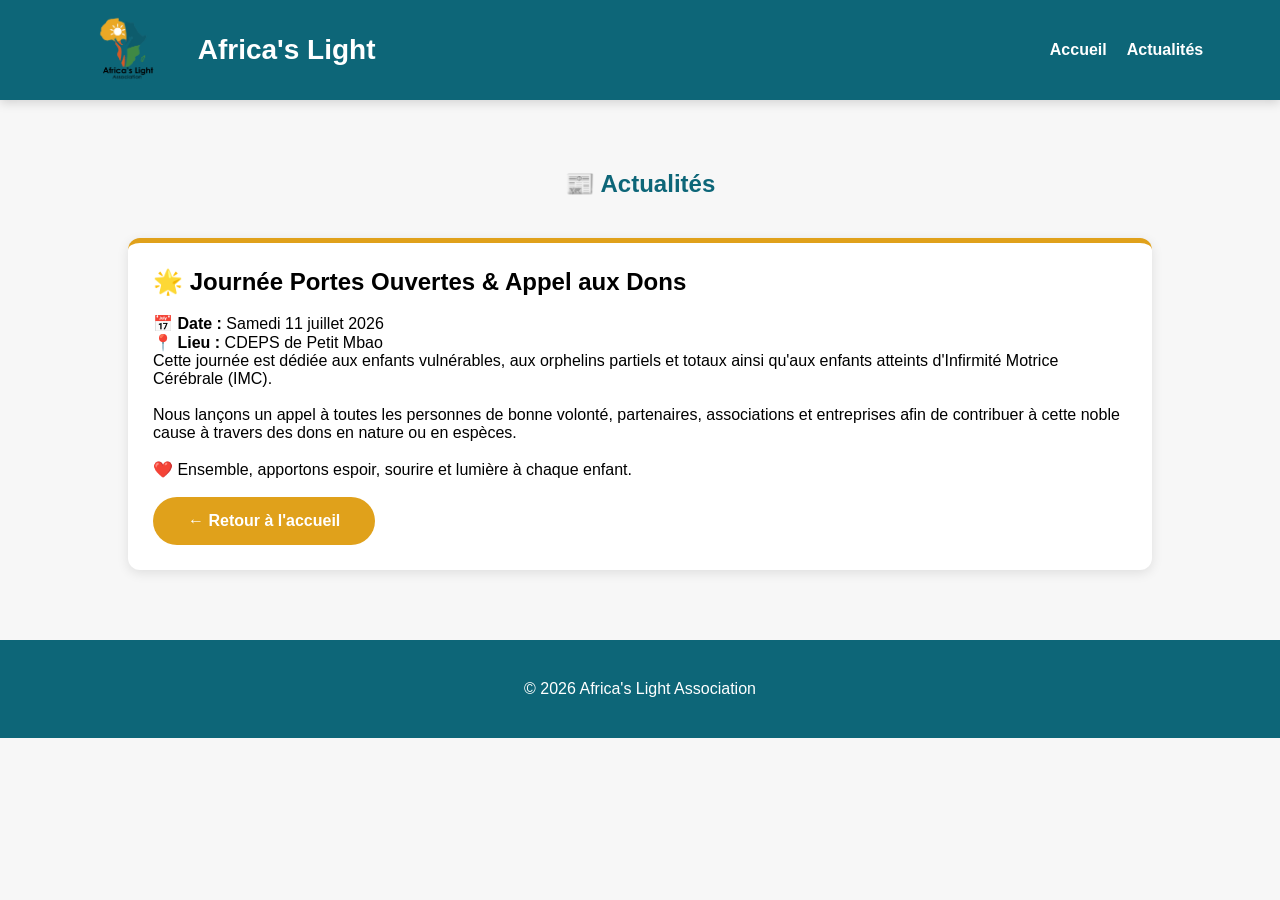
==== actualites.html @ 757a2130 "first commit" ====
<!DOCTYPE html>
<html lang="fr">
<head>
<meta charset="UTF-8">
<meta name="viewport" content="width=device-width, initial-scale=1.0">
<title>Actualités - Africa's Light</title>
<link rel="stylesheet" href="css/style.css">
</head>

<body>

<header>
<div class="logo">
<img src="images/Logo Africa's Light.png" alt="Logo">
<h2>Africa's Light</h2>
</div>

<nav>
<ul>
<li><a href="index.html">Accueil</a></li>
<li><a href="actualites.html">Actualités</a></li>
</ul>
</nav>
</header>

<section class="section">

<h1 class="section-title">
📰 Actualités
</h1>

<div class="card">

<h2>
🌟 Journée Portes Ouvertes & Appel aux Dons
</h2>

<br>

<p>
📅 <strong>Date :</strong> Samedi 11 juillet 2026
</p>

<p>
📍 <strong>Lieu :</strong> CDEPS de Petit Mbao
</p>

<p>
Cette journée est dédiée aux enfants vulnérables,
aux orphelins partiels et totaux ainsi qu'aux enfants
atteints d'Infirmité Motrice Cérébrale (IMC).
</p>

<br>

<p>
Nous lançons un appel à toutes les personnes de bonne
volonté, partenaires, associations et entreprises
afin de contribuer à cette noble cause à travers
des dons en nature ou en espèces.
</p>

<br>

<p>
❤️ Ensemble, apportons espoir, sourire et lumière à chaque enfant.
</p>

<br>

<a href="index.html" class="btn">
← Retour à l'accueil
</a>

</div>

</section>

<footer>
<p>© 2026 Africa's Light Association</p>
</footer>

</body>
</html>
---- css/style.css ----
:root{
--gold:#E0A11B;
--blue:#0D6678;
--green:#4B9445;
--white:#ffffff;
--dark:#222;
}

*{
margin:0;
padding:0;
box-sizing:border-box;
font-family:'Segoe UI',sans-serif;
}

body{
background:#f7f7f7;
}

/* HEADER */

header{
  background:var(--blue);
  padding:15px 6%;
  display:flex;
  justify-content:space-between;
  align-items:center;
  box-shadow:0 3px 10px rgba(0,0,0,.15);
  position:sticky;
  top:0;
  z-index:1000;
}

.logo{
display:flex;
align-items:center;
gap:10px;
}

.logo img{
  height:70px;
}

.logo h2{
  color:var(--white);
  font-size:28px;
  margin-left:12px;
}

nav ul{
display:flex;
list-style:none;
}

nav ul li{
margin-left:20px;
}

nav ul li a{
  text-decoration:none;
  color:white;
  font-weight:600;
  transition:0.3s;
}

nav ul li a:hover{
  color:var(--gold);
}

/* HERO */

.hero{
height:80vh;
background:linear-gradient(
rgba(0,0,0,.65),
rgba(0,0,0,.65)
),
url("images/afrique.jpg");

background-size:cover;
background-position:center;

display:flex;
justify-content:center;
align-items:center;
text-align:center;
padding:20px;
}

.hero-content{
max-width:900px;
color:white;
}

.hero h1{
font-size:60px;
margin-bottom:20px;
}

.hero p{
font-size:22px;
margin-bottom:30px;
}

.btn{
  background:var(--gold);
  color:white;
  padding:15px 35px;
  text-decoration:none;
  border-radius:50px;
  font-weight:bold;
  display:inline-block;
  transition:0.3s;
}

.btn:hover{
  background:var(--green);
  transform:translateY(-3px);
}

.card{
  border-top:5px solid var(--gold);
}

/* SECTION */

.section{
padding:70px 10%;
}

.section-title{
text-align:center;
margin-bottom:40px;
color:var(--blue);
}

/* CARDS */

.cards{
display:grid;
grid-template-columns:repeat(auto-fit,minmax(250px,1fr));
gap:25px;
}

.card{
background:white;
padding:25px;
border-radius:12px;
box-shadow:0 3px 12px rgba(0,0,0,.1);
transition:.3s;
}

.card:hover{
transform:translateY(-5px);
}

.card h3{
color:var(--green);
margin-bottom:10px;
}

/* FORMULAIRE */

.form-box{
background:white;
padding:30px;
max-width:600px;
margin:auto;
border-radius:12px;
box-shadow:0 3px 10px rgba(0,0,0,.1);
}

.form-box input,
.form-box select{
width:100%;
padding:15px;
margin-bottom:15px;
border:1px solid #ccc;
border-radius:8px;
}

.form-box button{
width:100%;
padding:15px;
background:var(--green);
color:white;
border:none;
border-radius:8px;
cursor:pointer;
font-size:18px;
}

/* FOOTER */

footer{
  background:var(--blue);
  color:white;
  text-align:center;
  padding:40px;
}

footer a{
color:var(--gold);
}

/* MOBILE */

@media(max-width:768px){

nav{
display:none;
}

.hero h1{
font-size:35px;
}

.hero p{
font-size:18px;
}

}


html{
    scroll-behavior: smooth;
}
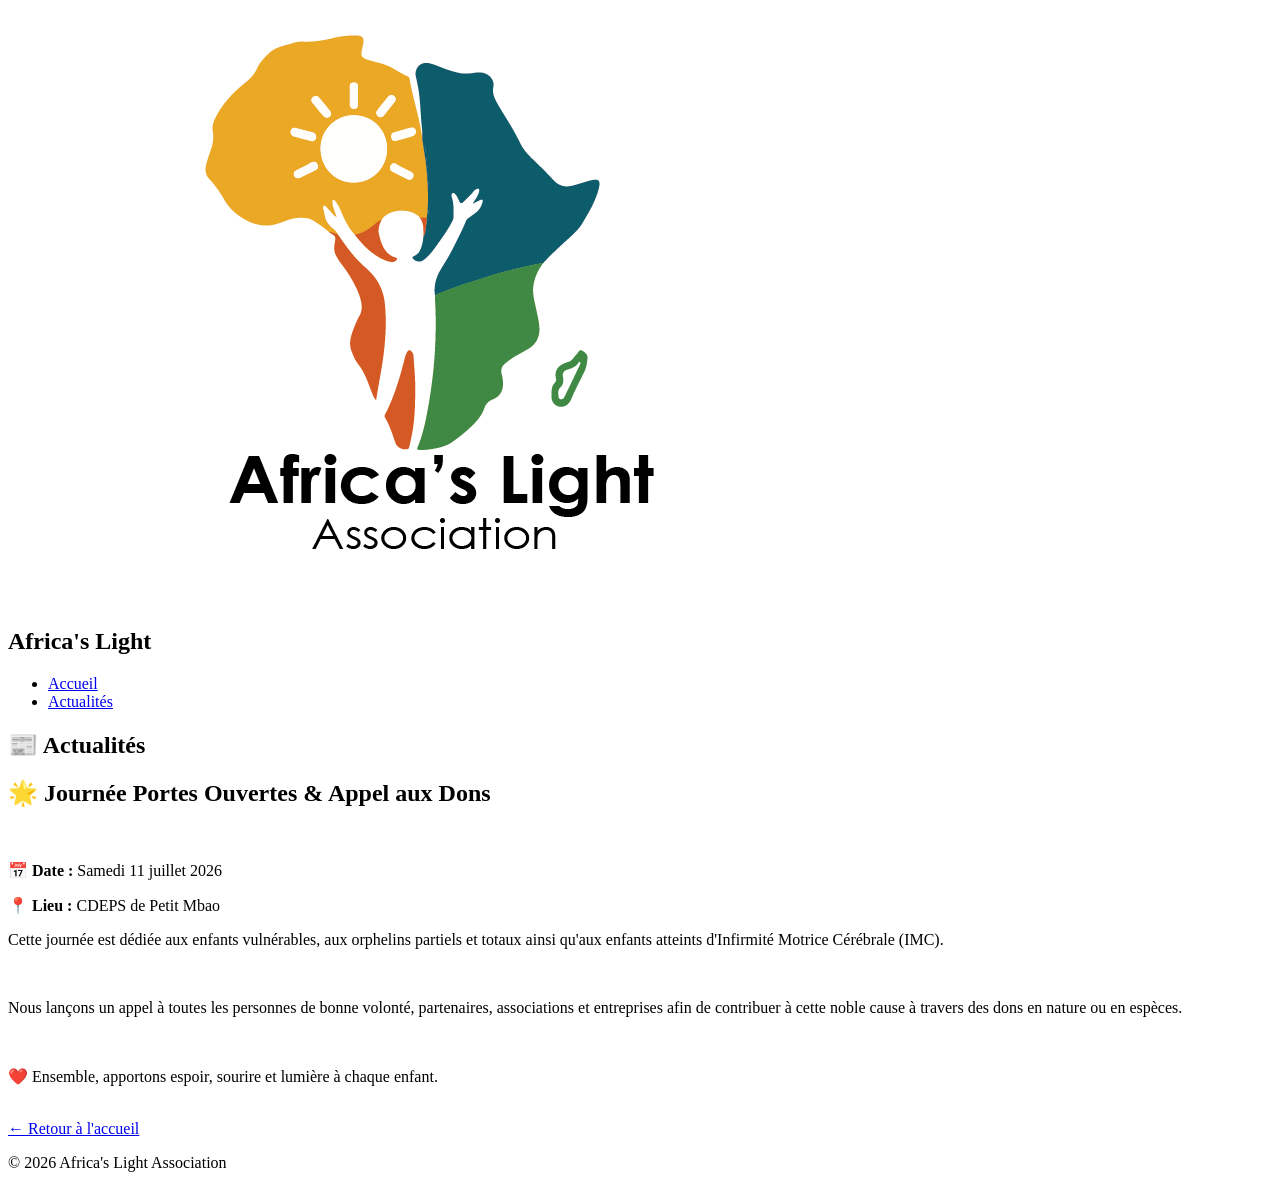
==== commit f7139abc: "Update actualites.html" ====
--- a/actualites.html
+++ b/actualites.html
@@ -81,4 +81,4 @@
 </footer>
 
 </body>
-</html>+</html>
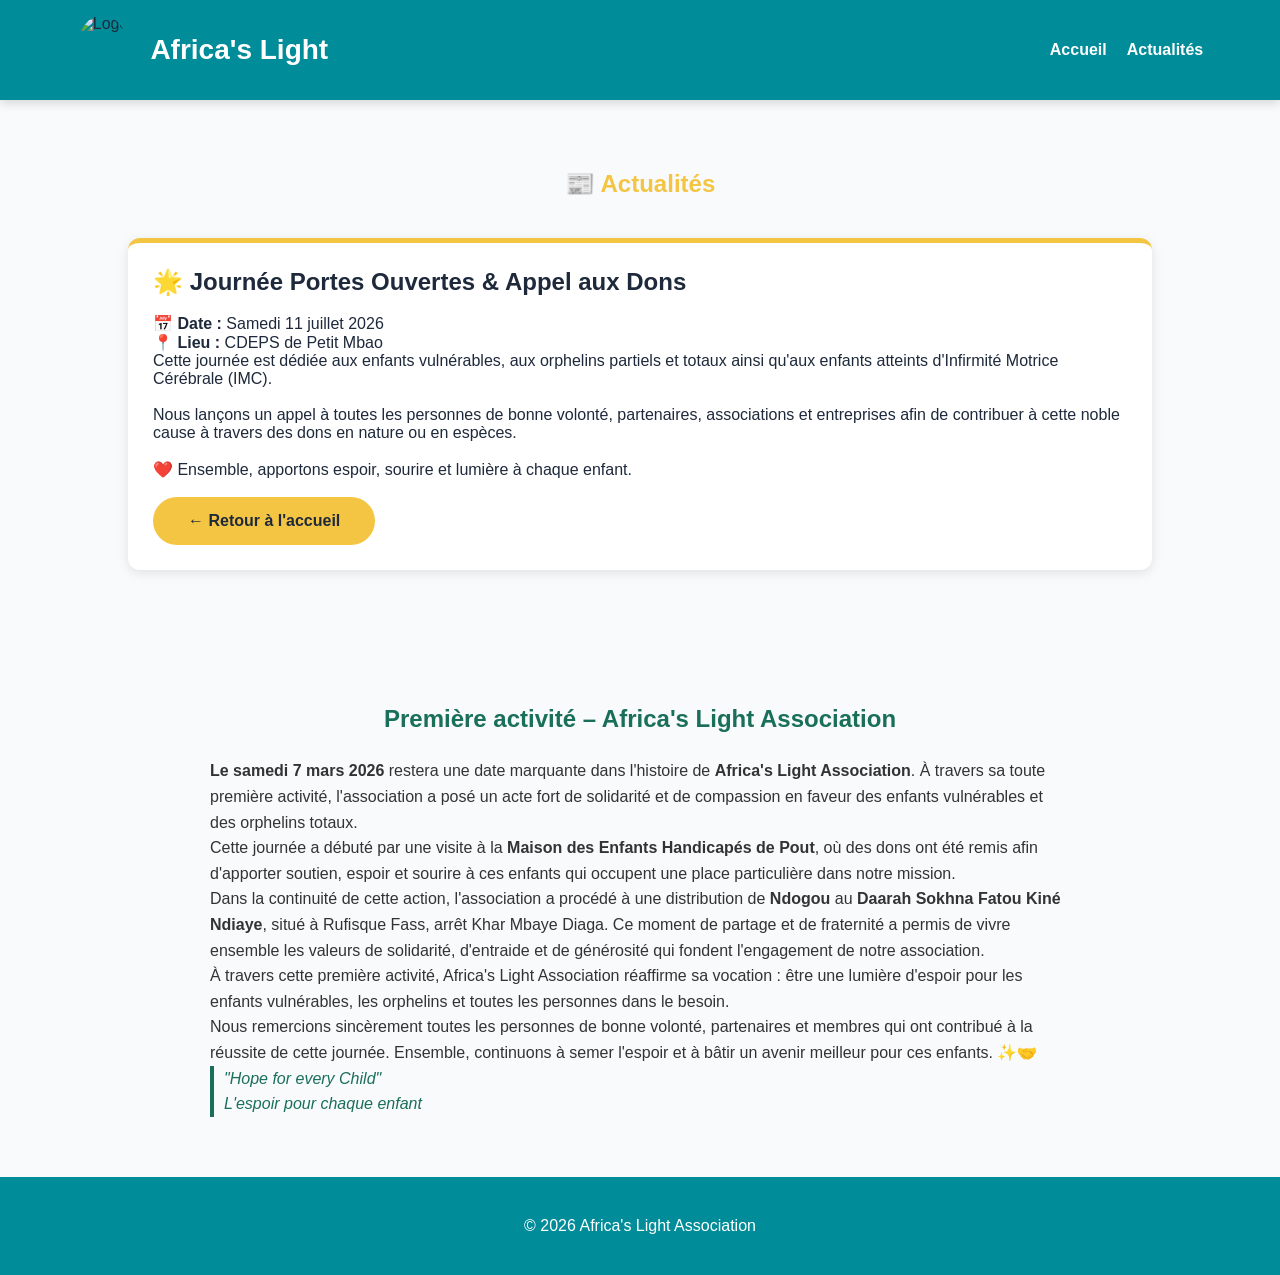
==== commit 8dc807aa: "Mise a jour complete du site Africa's Light" ====
--- a/actualites.html
+++ b/actualites.html
@@ -76,9 +76,50 @@
 
 </section>
 
+
+<section id="activite-2026" style="max-width:900px;margin:40px auto;padding:20px;font-family:Arial,sans-serif;line-height:1.6;color:#333;">
+
+  <h2 style="text-align:center;color:#1a6f5a;margin-bottom:20px;">
+    Première activité – Africa's Light Association
+  </h2>
+
+  <p>
+    <strong>Le samedi 7 mars 2026</strong> restera une date marquante dans l'histoire de
+    <strong>Africa's Light Association</strong>. À travers sa toute première activité, l'association a posé un acte fort de solidarité et de compassion en faveur des enfants vulnérables et des orphelins totaux.
+  </p>
+
+  <p>
+    Cette journée a débuté par une visite à la <strong>Maison des Enfants Handicapés de Pout</strong>,
+    où des dons ont été remis afin d'apporter soutien, espoir et sourire à ces enfants qui occupent une place particulière dans notre mission.
+  </p>
+
+  <p>
+    Dans la continuité de cette action, l'association a procédé à une distribution de <strong>Ndogou</strong>
+    au <strong>Daarah Sokhna Fatou Kiné Ndiaye</strong>, situé à Rufisque Fass, arrêt Khar Mbaye Diaga.
+    Ce moment de partage et de fraternité a permis de vivre ensemble les valeurs de solidarité, d'entraide et de générosité qui fondent l'engagement de notre association.
+  </p>
+
+  <p>
+    À travers cette première activité, Africa's Light Association réaffirme sa vocation :
+    être une lumière d'espoir pour les enfants vulnérables, les orphelins et toutes les personnes dans le besoin.
+  </p>
+
+  <p>
+    Nous remercions sincèrement toutes les personnes de bonne volonté, partenaires et membres qui ont contribué à la réussite de cette journée.
+    Ensemble, continuons à semer l'espoir et à bâtir un avenir meilleur pour ces enfants. ✨🤝
+  </p>
+
+  <blockquote style="font-style:italic;color:#1a6f5a;border-left:4px solid #1a6f5a;padding-left:10px;">
+    "Hope for every Child" <br>
+    L'espoir pour chaque enfant
+  </blockquote>
+
+</section>
+
+
 <footer>
 <p>© 2026 Africa's Light Association</p>
 </footer>
 
 </body>
-</html>
+</html>
--- a/css/style.css
+++ b/css/style.css
@@ -0,0 +1,286 @@
+
+:root{
+  --gold:#F4C542;       /* Jaune principal */
+  --blue:#008C99;       /* Bleu turquoise secondaire */
+  --green:#10B981;      /* Vert accent */
+  --white:#ffffff;
+  --dark:#1E293B;
+}
+
+*{
+margin:0;
+padding:0;
+box-sizing:border-box;
+font-family:'Segoe UI',sans-serif;
+}
+
+body{
+  background: #F8FAFC;
+  color: var(--dark);
+}
+
+/* HEADER */
+
+header{
+  background:var(--blue);
+  padding:15px 6%;
+  display:flex;
+  justify-content:space-between;
+  align-items:center;
+  box-shadow:0 3px 10px rgba(0,0,0,.15);
+  position:sticky;
+  top:0;
+  z-index:1000;
+}
+
+.logo{
+display:flex;
+align-items:center;
+gap:10px;
+}
+
+.logo img{
+  height:70px;
+  border-radius:50%;
+}
+
+.logo h2{
+  color:var(--white);
+  font-size:28px;
+  margin-left:12px;
+}
+
+nav ul{
+display:flex;
+list-style:none;
+}
+
+nav ul li{
+margin-left:20px;
+}
+
+nav ul li a{
+  text-decoration:none;
+  color:white;
+  font-weight:600;
+  transition:0.3s;
+}
+
+nav ul li a:hover{
+  color:var(--gold);
+    text-shadow:0 0 8px rgba(244,197,66,0.6);
+}
+
+/* HERO */
+
+.hero{
+height:80vh;
+background:linear-gradient(
+rgba(0,0,0,.65),
+rgba(0,0,0,.65)
+),
+url("images/afrique.jpg");
+
+background-size:cover;
+background-position:center;
+
+display:flex;
+justify-content:center;
+align-items:center;
+text-align:center;
+padding:20px;
+}
+
+.hero-content{
+max-width:900px;
+color:white;
+}
+
+.hero h1{
+font-size:60px;
+margin-bottom:20px;
+color:var(--gold);
+text-shadow:2px 2px 8px rgba(0,0,0,.5);
+}
+
+.hero p{
+font-size:22px;
+margin-bottom:30px;
+}
+
+.btn{
+  background:var(--gold);
+  color:var(--dark);
+  padding:15px 35px;
+  text-decoration:none;
+  border-radius:50px;
+  font-weight:bold;
+  display:inline-block;
+  transition:all .3s ease;
+}
+
+.btn:hover{
+  background:var(--blue);
+   color:white;
+   transform:translateY(-3px);
+  box-shadow:0 6px 15px rgba(0,140,153,.35);
+}
+
+
+
+.card{
+  border-top:5px solid var(--gold);
+}
+
+/* SECTION */
+
+.section{
+padding:70px 10%;
+}
+
+.section-title{
+  text-align:center;
+  margin-bottom:40px;
+  color:var(--gold);
+}
+
+/* CARDS */
+
+.cards{
+display:grid;
+grid-template-columns:repeat(auto-fit,minmax(250px,1fr));
+gap:25px;
+}
+
+.card{
+  background:white;
+  padding:25px;
+  border-radius:12px;
+  box-shadow:0 3px 12px rgba(0,0,0,.1);
+  border-top:5px solid var(--gold);
+  transition:0.4s;
+}
+
+.card:hover{
+  transform:translateY(-10px);
+  border-top-color:var(--blue);
+ box-shadow:0 8px 20px rgba(0,0,0,.15);
+}
+
+.card h3{
+color:var(--green);
+margin-bottom:10px;
+}
+
+
+/* FORMULAIRE */
+
+.form-box{
+background:white;
+padding:30px;
+max-width:600px;
+margin:auto;
+border-radius:12px;
+box-shadow:0 3px 10px rgba(0,0,0,.1);
+}
+
+.form-box input,
+.form-box select{
+width:100%;
+padding:15px;
+margin-bottom:15px;
+border:1px solid #ccc;
+border-radius:8px;
+}
+
+.form-box button{
+width:100%;
+padding:15px;
+background:var(--blue);
+color:white;
+border:none;
+border-radius:8px;
+cursor:pointer;
+font-size:18px;
+}
+
+.form-box button:hover{
+  background:var(--green);
+}
+
+/* FOOTER */
+
+footer{
+  background:var(--blue);
+  color:white;
+  text-align:center;
+  padding:40px;
+}
+
+footer a{
+color:var(--gold);
+}
+
+/* MOBILE */
+
+@media(max-width:768px){
+
+nav{
+display:none;
+}
+
+.hero h1{
+font-size:35px;
+}
+
+.hero p{
+font-size:18px;
+}
+
+}
+
+
+html{
+    scroll-behavior: smooth;
+}
+
+#news-container {
+  display: none;
+}
+
+
+.menu-toggle{
+  display:none;
+  font-size:30px;
+  color:white;
+  cursor:pointer;
+}
+
+@media(max-width:768px){
+
+  .menu-toggle{
+    display:block;
+  }
+
+  nav{
+    display:none;
+    width:100%;
+    background:var(--blue);
+    position:absolute;
+    top:100%;
+    left:0;
+  }
+
+  nav.active{
+    display:block;
+  }
+
+  nav ul{
+    flex-direction:column;
+    padding:20px;
+  }
+
+  nav ul li{
+    margin:15px 0;
+  }
+}
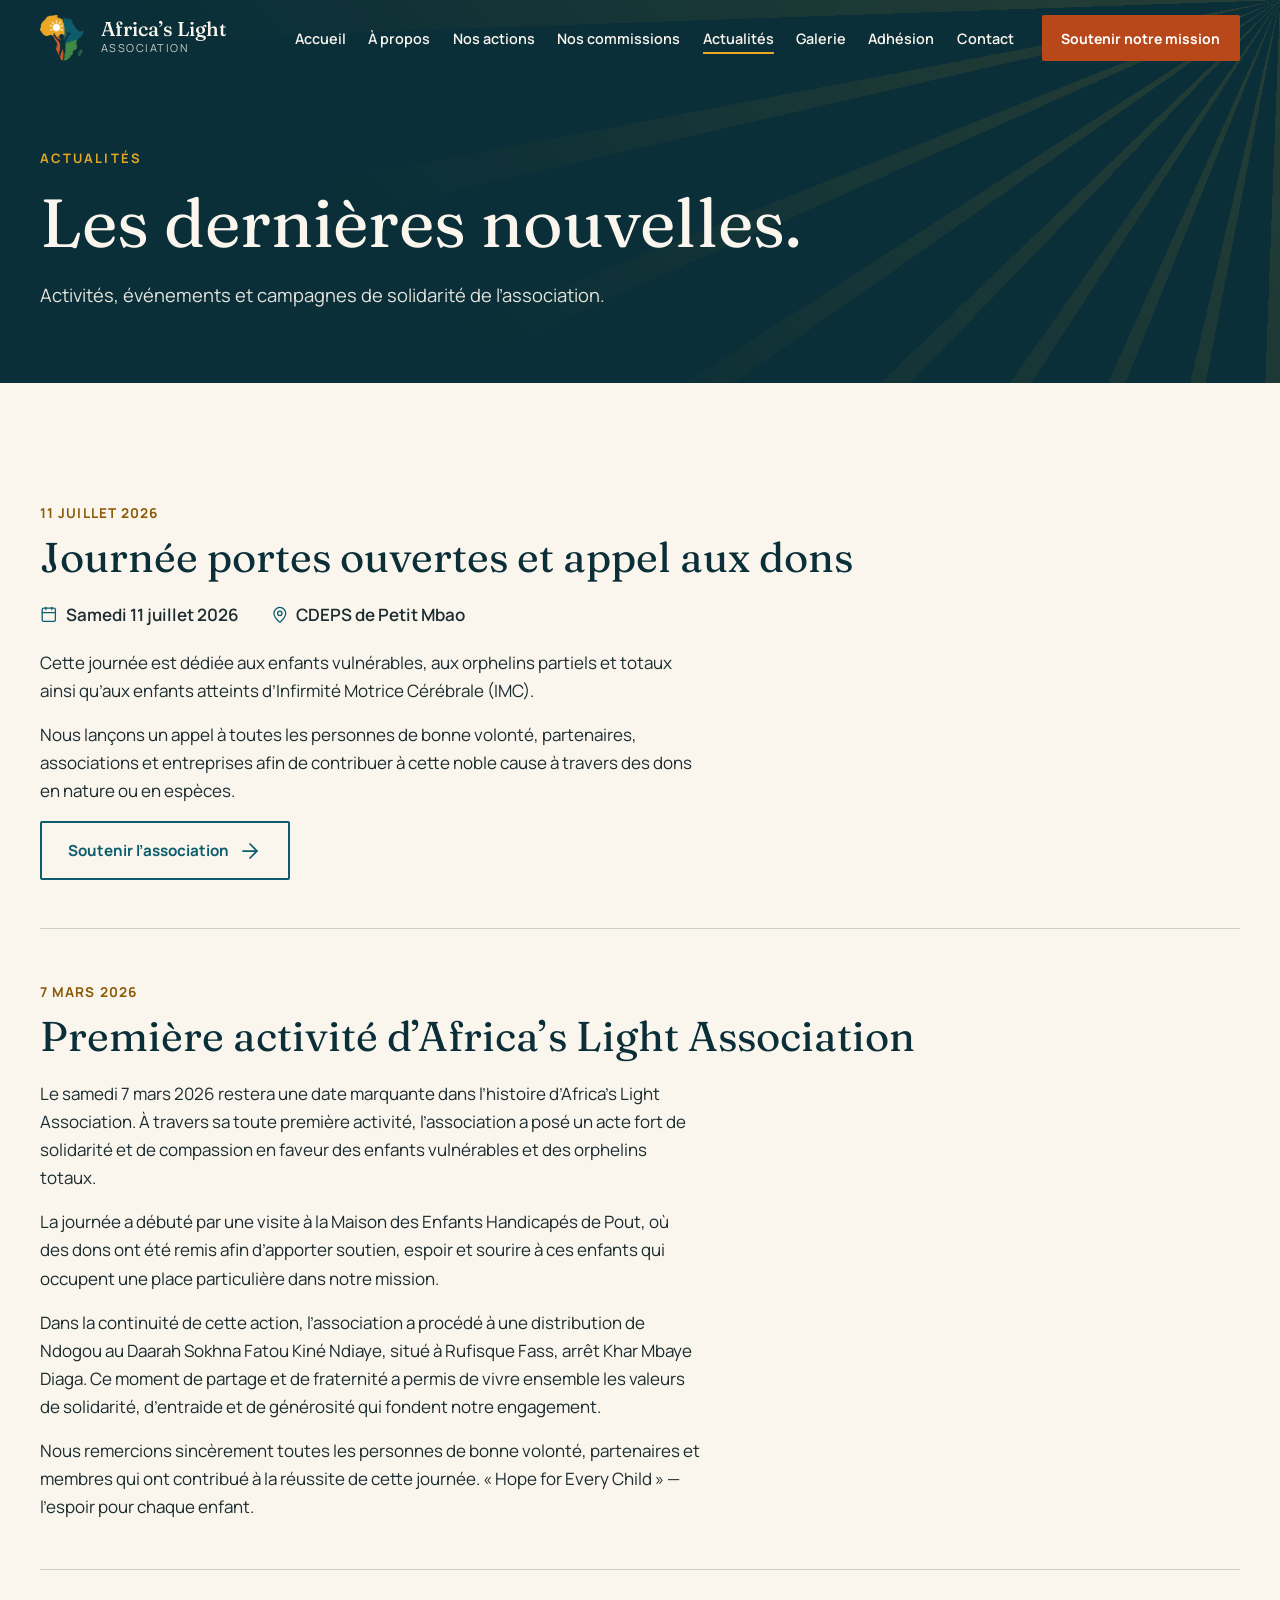
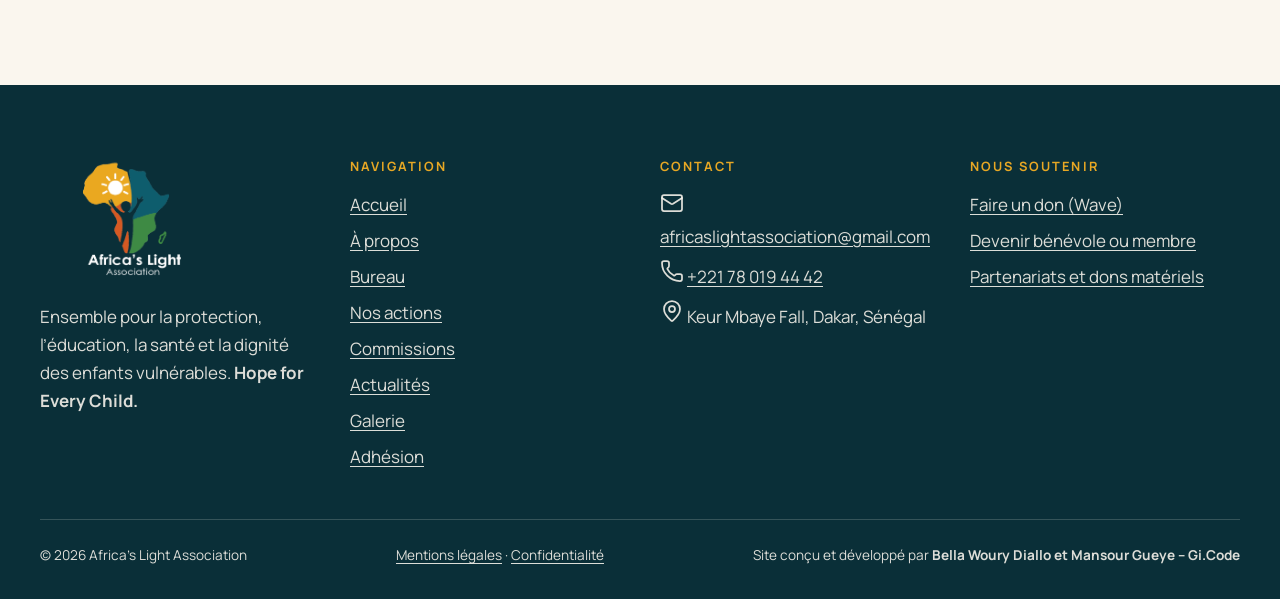
==== commit 10419136: "Mise a jour du site avec la version Bellami" ====
--- a/actualites.html
+++ b/actualites.html
@@ -1,125 +1,256 @@
-<!DOCTYPE html>
+<!doctype html>
 <html lang="fr">
-<head>
-<meta charset="UTF-8">
-<meta name="viewport" content="width=device-width, initial-scale=1.0">
-<title>Actualités - Africa's Light</title>
-<link rel="stylesheet" href="css/style.css">
-</head>
-
-<body>
-
-<header>
-<div class="logo">
-<img src="images/Logo Africa's Light.png" alt="Logo">
-<h2>Africa's Light</h2>
-</div>
-
-<nav>
-<ul>
-<li><a href="index.html">Accueil</a></li>
-<li><a href="actualites.html">Actualités</a></li>
-</ul>
-</nav>
-</header>
-
-<section class="section">
-
-<h1 class="section-title">
-📰 Actualités
-</h1>
-
-<div class="card">
-
-<h2>
-🌟 Journée Portes Ouvertes & Appel aux Dons
-</h2>
-
-<br>
-
-<p>
-📅 <strong>Date :</strong> Samedi 11 juillet 2026
-</p>
-
-<p>
-📍 <strong>Lieu :</strong> CDEPS de Petit Mbao
-</p>
-
-<p>
-Cette journée est dédiée aux enfants vulnérables,
-aux orphelins partiels et totaux ainsi qu'aux enfants
-atteints d'Infirmité Motrice Cérébrale (IMC).
-</p>
-
-<br>
-
-<p>
-Nous lançons un appel à toutes les personnes de bonne
-volonté, partenaires, associations et entreprises
-afin de contribuer à cette noble cause à travers
-des dons en nature ou en espèces.
-</p>
-
-<br>
-
-<p>
-❤️ Ensemble, apportons espoir, sourire et lumière à chaque enfant.
-</p>
-
-<br>
-
-<a href="index.html" class="btn">
-← Retour à l'accueil
-</a>
-
-</div>
-
-</section>
-
-
-<section id="activite-2026" style="max-width:900px;margin:40px auto;padding:20px;font-family:Arial,sans-serif;line-height:1.6;color:#333;">
-
-  <h2 style="text-align:center;color:#1a6f5a;margin-bottom:20px;">
-    Première activité – Africa's Light Association
-  </h2>
-
-  <p>
-    <strong>Le samedi 7 mars 2026</strong> restera une date marquante dans l'histoire de
-    <strong>Africa's Light Association</strong>. À travers sa toute première activité, l'association a posé un acte fort de solidarité et de compassion en faveur des enfants vulnérables et des orphelins totaux.
-  </p>
-
-  <p>
-    Cette journée a débuté par une visite à la <strong>Maison des Enfants Handicapés de Pout</strong>,
-    où des dons ont été remis afin d'apporter soutien, espoir et sourire à ces enfants qui occupent une place particulière dans notre mission.
-  </p>
-
-  <p>
-    Dans la continuité de cette action, l'association a procédé à une distribution de <strong>Ndogou</strong>
-    au <strong>Daarah Sokhna Fatou Kiné Ndiaye</strong>, situé à Rufisque Fass, arrêt Khar Mbaye Diaga.
-    Ce moment de partage et de fraternité a permis de vivre ensemble les valeurs de solidarité, d'entraide et de générosité qui fondent l'engagement de notre association.
-  </p>
-
-  <p>
-    À travers cette première activité, Africa's Light Association réaffirme sa vocation :
-    être une lumière d'espoir pour les enfants vulnérables, les orphelins et toutes les personnes dans le besoin.
-  </p>
-
-  <p>
-    Nous remercions sincèrement toutes les personnes de bonne volonté, partenaires et membres qui ont contribué à la réussite de cette journée.
-    Ensemble, continuons à semer l'espoir et à bâtir un avenir meilleur pour ces enfants. ✨🤝
-  </p>
-
-  <blockquote style="font-style:italic;color:#1a6f5a;border-left:4px solid #1a6f5a;padding-left:10px;">
-    "Hope for every Child" <br>
-    L'espoir pour chaque enfant
-  </blockquote>
-
-</section>
-
-
-<footer>
-<p>© 2026 Africa's Light Association</p>
-</footer>
-
-</body>
-</html>+  <head>
+    <meta charset="UTF-8" />
+    <meta name="viewport" content="width=device-width, initial-scale=1" />
+    <title>Actualités — Africa’s Light Association</title>
+    <meta
+      name="description"
+      content="Les actualités d’Africa’s Light Association : événements, activités et appels à la solidarité."
+    />
+    <meta name="theme-color" content="#0A2F38" />
+    <link
+      rel="canonical"
+      href="https://site-de-l-association-africa-s-light.onrender.com/actualites.html"
+    />
+    <meta property="og:type" content="website" />
+    <meta property="og:locale" content="fr_FR" />
+    <meta
+      property="og:title"
+      content="Actualités — Africa’s Light Association"
+    />
+    <meta
+      property="og:description"
+      content="Les actualités d’Africa’s Light Association : événements, activités et appels à la solidarité."
+    />
+    <meta
+      property="og:image"
+      content="https://site-de-l-association-africa-s-light.onrender.com/assets/img/logo.png"
+    />
+    <link rel="icon" type="image/png" href="assets/img/logo-mark.png" />
+    <link
+      rel="preload"
+      href="assets/fonts/fraunces-latin-wght-normal.woff2"
+      as="font"
+      type="font/woff2"
+      crossorigin
+    />
+    <link
+      rel="preload"
+      href="assets/fonts/manrope-latin-wght-normal.woff2"
+      as="font"
+      type="font/woff2"
+      crossorigin
+    />
+    <link rel="stylesheet" href="css/theme.css" />
+    <link rel="stylesheet" href="css/pages.css" />
+  </head>
+  <body>
+    <a class="skip" href="#contenu">Aller au contenu</a>
+    <div class="progress" aria-hidden="true"></div>
+    <header class="site-header">
+      <div class="container">
+        <a
+          class="brand"
+          href="index.html"
+          aria-label="Africa’s Light Association — accueil"
+          ><img
+            src="assets/img/logo-mark.png"
+            width="48"
+            height="46"
+            alt=""
+          /><span><b>Africa’s Light</b><small>Association</small></span></a
+        >
+        <button
+          class="menu-btn"
+          aria-expanded="false"
+          aria-controls="nav"
+          aria-label="Ouvrir le menu"
+        >
+          <svg class="icon i-open" aria-hidden="true">
+            <use href="assets/icons.svg#i-menu" /></svg
+          ><svg class="icon i-close" aria-hidden="true">
+            <use href="assets/icons.svg#i-x" />
+          </svg>
+        </button>
+        <nav class="nav" id="nav" aria-label="Navigation principale">
+          <ul>
+            <li><a href="index.html">Accueil</a></li>
+            <li><a href="apropos.html">À propos</a></li>
+            <li><a href="projets.html">Nos actions</a></li>
+            <li><a href="commissions.html">Nos commissions</a></li>
+            <li>
+              <a href="actualites.html" aria-current="page">Actualités</a>
+            </li>
+            <li><a href="galerie.html">Galerie</a></li>
+            <li><a href="adhesion.html">Adhésion</a></li>
+            <li><a href="contact.html">Contact</a></li>
+          </ul>
+          <a class="btn btn-don" href="soutenir.html">Soutenir notre mission</a>
+        </nav>
+      </div>
+    </header>
+    <main id="contenu">
+      <section class="page-head">
+        <div class="container">
+          <span class="eyebrow">Actualités</span>
+          <h1>Les dernières nouvelles.</h1>
+          <p>
+            Activités, événements et campagnes de solidarité de l’association.
+          </p>
+        </div>
+      </section>
+      <section class="section">
+        <div class="container">
+          <article class="article" id="journee-portes-ouvertes">
+            <time datetime="2026-07-11">11 juillet 2026</time>
+            <h2>Journée portes ouvertes et appel aux dons</h2>
+            <div class="facts">
+              <span
+                ><svg class="icon" aria-hidden="true">
+                  <use href="assets/icons.svg#i-calendar" /></svg
+                >Samedi 11 juillet 2026</span
+              ><span
+                ><svg class="icon" aria-hidden="true">
+                  <use href="assets/icons.svg#i-map-pin" /></svg
+                >CDEPS de Petit Mbao</span
+              >
+            </div>
+            <div class="prose">
+              <p>
+                Cette journée est dédiée aux enfants vulnérables, aux orphelins
+                partiels et totaux ainsi qu’aux enfants atteints d’Infirmité
+                Motrice Cérébrale (IMC).
+              </p>
+              <p>
+                Nous lançons un appel à toutes les personnes de bonne volonté,
+                partenaires, associations et entreprises afin de contribuer à
+                cette noble cause à travers des dons en nature ou en espèces.
+              </p>
+              <p>
+                <a class="btn btn-line" href="soutenir.html"
+                  >Soutenir l’association
+                  <svg class="icon" aria-hidden="true">
+                    <use href="assets/icons.svg#i-arrow-right" /></svg
+                ></a>
+              </p>
+            </div>
+          </article>
+          <article class="article" id="activite-2026">
+            <time datetime="2026-03-07">7 mars 2026</time>
+            <h2>Première activité d’Africa’s Light Association</h2>
+            <div class="prose">
+              <p>
+                Le samedi 7 mars 2026 restera une date marquante dans l’histoire
+                d’Africa’s Light Association. À travers sa toute première
+                activité, l’association a posé un acte fort de solidarité et de
+                compassion en faveur des enfants vulnérables et des orphelins
+                totaux.
+              </p>
+              <p>
+                La journée a débuté par une visite à la Maison des Enfants
+                Handicapés de Pout, où des dons ont été remis afin d’apporter
+                soutien, espoir et sourire à ces enfants qui occupent une place
+                particulière dans notre mission.
+              </p>
+              <p>
+                Dans la continuité de cette action, l’association a procédé à
+                une distribution de Ndogou au Daarah Sokhna Fatou Kiné Ndiaye,
+                situé à Rufisque Fass, arrêt Khar Mbaye Diaga. Ce moment de
+                partage et de fraternité a permis de vivre ensemble les valeurs
+                de solidarité, d’entraide et de générosité qui fondent notre
+                engagement.
+              </p>
+              <p>
+                Nous remercions sincèrement toutes les personnes de bonne
+                volonté, partenaires et membres qui ont contribué à la réussite
+                de cette journée. « Hope for Every Child » — l’espoir pour
+                chaque enfant.
+              </p>
+            </div>
+          </article>
+        </div>
+      </section>
+    </main>
+    <footer class="site-footer">
+      <div class="container">
+        <div class="foot">
+          <div>
+            <img
+              src="assets/img/logo-light.png"
+              width="113"
+              height="130"
+              alt="Africa’s Light Association"
+              loading="lazy"
+            />
+            <p>
+              Ensemble pour la protection, l’éducation, la santé et la dignité
+              des enfants vulnérables. <strong>Hope for Every Child.</strong>
+            </p>
+          </div>
+          <nav aria-label="Navigation du pied de page">
+            <h3>Navigation</h3>
+            <ul>
+              <li><a href="index.html">Accueil</a></li>
+              <li><a href="apropos.html">À propos</a></li>
+              <li><a href="bureau.html">Bureau</a></li>
+              <li><a href="projets.html">Nos actions</a></li>
+              <li><a href="commissions.html">Commissions</a></li>
+              <li><a href="actualites.html">Actualités</a></li>
+              <li><a href="galerie.html">Galerie</a></li>
+              <li><a href="adhesion.html">Adhésion</a></li>
+            </ul>
+          </nav>
+          <!-- À VALIDER PAR L’ASSOCIATION : e-mail et téléphone officiels -->
+          <div>
+            <h3>Contact</h3>
+            <ul>
+              <li>
+                <svg class="icon" aria-hidden="true">
+                  <use href="assets/icons.svg#i-mail" />
+                </svg>
+                <a href="mailto:africaslightassociation@gmail.com"
+                  >africaslightassociation@gmail.com</a
+                >
+              </li>
+              <li>
+                <svg class="icon" aria-hidden="true">
+                  <use href="assets/icons.svg#i-phone" />
+                </svg>
+                <a href="tel:+221780194442">+221 78 019 44 42</a>
+              </li>
+              <li>
+                <svg class="icon" aria-hidden="true">
+                  <use href="assets/icons.svg#i-map-pin" />
+                </svg>
+                Keur Mbaye Fall, Dakar, Sénégal
+              </li>
+            </ul>
+          </div>
+          <div>
+            <h3>Nous soutenir</h3>
+            <ul>
+              <li><a href="soutenir.html">Faire un don (Wave)</a></li>
+              <li><a href="adhesion.html">Devenir bénévole ou membre</a></li>
+              <li><a href="contact.html">Partenariats et dons matériels</a></li>
+            </ul>
+          </div>
+        </div>
+        <div class="legal">
+          <span>© 2026 Africa’s Light Association</span
+          ><span
+            ><a href="mentions-legales.html">Mentions légales</a> ·
+            <a href="mentions-legales.html#confidentialite"
+              >Confidentialité</a
+            ></span
+          ><span
+            >Site conçu et développé par
+            <strong>Bella Woury Diallo et Mansour Gueye – Gi.Code</strong></span
+          >
+        </div>
+      </div>
+    </footer>
+    <script src="js/main.js" defer></script>
+    <script src="js/pages.js" defer></script>
+  </body>
+</html>
--- a/css/theme.css
+++ b/css/theme.css
@@ -0,0 +1,862 @@
+/* =========================================================
+   Africa's Light — thème 2026 (direction artistique validée)
+   Sections : 1 Tokens · 2 Base · 3 Composants · 4 Header
+              5 Hero · 6 Sections · 7 Footer · 8 Mouvement
+   ========================================================= */
+
+/* 1 — TOKENS ------------------------------------------------ */
+@font-face {
+  font-family: 'Fraunces';
+  src: url('../assets/fonts/fraunces-latin-wght-normal.woff2') format('woff2');
+  font-weight: 100 900;
+  font-display: swap;
+}
+@font-face {
+  font-family: 'Manrope';
+  src: url('../assets/fonts/manrope-latin-wght-normal.woff2') format('woff2');
+  font-weight: 200 800;
+  font-display: swap;
+}
+:root {
+  --nuit: #0a2f38;
+  --teal: #0c5c6c;
+  --ocre: #e8a824;
+  --ocre-txt: #8a5a06;
+  --terre: #b8481a;
+  --vert: #2f7038;
+  --ivoire: #faf6ee;
+  --sable: #f1e8d8;
+  --encre: #1b2b2f;
+  --font-title: 'Fraunces', Georgia, serif;
+  --font-body: 'Manrope', system-ui, -apple-system, 'Segoe UI', sans-serif;
+  --container: 1200px;
+  --header-h: 76px;
+  --ease: cubic-bezier(0.2, 0.7, 0.2, 1);
+}
+
+/* 2 — BASE -------------------------------------------------- */
+*,
+*::before,
+*::after {
+  box-sizing: border-box;
+}
+html {
+  scroll-behavior: smooth;
+  scroll-padding-top: calc(var(--header-h) + 8px);
+}
+body {
+  margin: 0;
+  font: 400 1.0625rem/1.65 var(--font-body);
+  color: var(--encre);
+  background: var(--ivoire);
+  -webkit-font-smoothing: antialiased;
+}
+img {
+  display: block;
+  max-width: 100%;
+  height: auto;
+}
+a {
+  color: var(--teal);
+}
+h1,
+h2,
+h3 {
+  font-family: var(--font-title);
+  font-weight: 400;
+  line-height: 1.1;
+  margin: 0;
+  color: var(--nuit);
+}
+h2 {
+  font-size: clamp(2rem, 4vw, 3.25rem);
+}
+h3 {
+  font-size: 1.5rem;
+}
+p {
+  margin: 0;
+}
+:focus-visible {
+  outline: 3px solid var(--ocre);
+  outline-offset: 3px;
+  border-radius: 2px;
+}
+.container {
+  width: min(100% - 2.5rem, var(--container));
+  margin-inline: auto;
+}
+.skip {
+  position: absolute;
+  left: -999px;
+  top: 0;
+  background: var(--nuit);
+  color: var(--ivoire);
+  padding: 0.75rem 1rem;
+  z-index: 100;
+}
+.skip:focus {
+  left: 0;
+}
+.icon {
+  width: 1.5rem;
+  height: 1.5rem;
+  fill: none;
+  stroke: currentColor;
+  stroke-width: 1.75;
+  stroke-linecap: round;
+  stroke-linejoin: round;
+  flex: none;
+}
+.sr-only {
+  position: absolute;
+  width: 1px;
+  height: 1px;
+  overflow: hidden;
+  clip: rect(0 0 0 0);
+  white-space: nowrap;
+}
+
+/* 3 — COMPOSANTS -------------------------------------------- */
+.eyebrow {
+  display: block;
+  font-size: 0.8125rem;
+  font-weight: 700;
+  letter-spacing: 0.16em;
+  text-transform: uppercase;
+  color: var(--ocre-txt);
+  margin-bottom: 1rem;
+}
+.on-dark .eyebrow,
+.hero .eyebrow {
+  color: var(--ocre);
+}
+.btn {
+  display: inline-flex;
+  align-items: center;
+  gap: 0.6rem;
+  padding: 0.95rem 1.6rem;
+  border-radius: 2px;
+  font: 700 0.95rem var(--font-body);
+  text-decoration: none;
+  border: 2px solid transparent;
+  cursor: pointer;
+  transition:
+    transform 0.3s var(--ease),
+    background-color 0.3s,
+    color 0.3s;
+}
+.btn:hover {
+  transform: translateY(-2px);
+}
+.btn-primary {
+  background: var(--ocre);
+  color: var(--nuit);
+}
+.btn-primary:hover {
+  background: #f2b93f;
+}
+.btn-don {
+  background: var(--terre);
+  color: #fff;
+}
+.btn-don:hover {
+  background: #a03d14;
+}
+.btn-ghost {
+  border-color: rgba(250, 246, 238, 0.7);
+  color: var(--ivoire);
+}
+.btn-ghost:hover {
+  background: var(--ivoire);
+  color: var(--nuit);
+}
+.btn-line {
+  border-color: var(--teal);
+  color: var(--teal);
+}
+.btn-line:hover {
+  background: var(--teal);
+  color: #fff;
+}
+.demo-note {
+  font-size: 0.75rem;
+  color: rgba(250, 246, 238, 0.75);
+}
+
+/* 4 — HEADER ------------------------------------------------ */
+.progress {
+  position: fixed;
+  inset: 0 0 auto 0;
+  height: 3px;
+  background: var(--ocre);
+  transform: scaleX(var(--p, 0));
+  transform-origin: left;
+  z-index: 60;
+}
+.site-header {
+  position: fixed;
+  inset: 0 0 auto 0;
+  height: var(--header-h);
+  z-index: 50;
+  display: flex;
+  align-items: center;
+  color: var(--ivoire);
+  transition:
+    height 0.4s var(--ease),
+    background-color 0.4s,
+    box-shadow 0.4s,
+    color 0.4s;
+}
+.site-header.is-scrolled {
+  height: 60px;
+  background: rgba(250, 246, 238, 0.97);
+  color: var(--encre);
+  box-shadow: 0 1px 0 rgba(10, 47, 56, 0.12);
+}
+.site-header .container {
+  display: flex;
+  align-items: center;
+  justify-content: space-between;
+  gap: 1.5rem;
+}
+.brand {
+  display: flex;
+  align-items: center;
+  gap: 0.75rem;
+  text-decoration: none;
+  color: inherit;
+}
+.brand img {
+  height: 46px;
+  width: auto;
+  transition: height 0.4s var(--ease);
+}
+.is-scrolled .brand img {
+  height: 38px;
+}
+.brand b {
+  display: block;
+  font: 500 1.25rem/1 var(--font-title);
+}
+.brand small {
+  display: block;
+  font-size: 0.6875rem;
+  letter-spacing: 0.14em;
+  text-transform: uppercase;
+  opacity: 0.8;
+}
+.nav {
+  display: flex;
+  align-items: center;
+  gap: 1.75rem;
+}
+.nav ul {
+  display: flex;
+  gap: 1.4rem;
+  list-style: none;
+  margin: 0;
+  padding: 0;
+}
+.nav a:not(.btn) {
+  color: inherit;
+  text-decoration: none;
+  font-size: 0.9rem;
+  font-weight: 600;
+  padding: 0.4rem 0;
+  background: linear-gradient(var(--ocre), var(--ocre)) 0 100%/0 2px no-repeat;
+  transition: background-size 0.3s var(--ease);
+}
+.nav a:not(.btn):hover,
+.nav a[aria-current] {
+  background-size: 100% 2px;
+}
+.nav .btn {
+  padding: 0.7rem 1.1rem;
+  font-size: 0.875rem;
+}
+.menu-btn {
+  display: none;
+  background: none;
+  border: 0;
+  color: inherit;
+  padding: 0.5rem;
+  cursor: pointer;
+}
+.menu-btn .icon {
+  width: 1.75rem;
+  height: 1.75rem;
+}
+.menu-btn .i-close {
+  display: none;
+}
+@media (max-width: 1080px) {
+  .menu-btn {
+    display: block;
+    position: relative;
+    z-index: 70;
+  }
+  .nav {
+    position: fixed;
+    inset: 0;
+    background: var(--nuit);
+    color: var(--ivoire);
+    flex-direction: column;
+    justify-content: center;
+    gap: 2rem;
+    visibility: hidden;
+    opacity: 0;
+    transform: translateY(-12px);
+    transition:
+      opacity 0.35s,
+      transform 0.35s var(--ease),
+      visibility 0.35s;
+    z-index: 65;
+  }
+  .nav ul {
+    flex-direction: column;
+    align-items: center;
+    gap: 1.1rem;
+  }
+  .nav a:not(.btn) {
+    font: 400 1.6rem var(--font-title);
+  }
+  .nav-open .nav {
+    visibility: visible;
+    opacity: 1;
+    transform: none;
+  }
+  .nav-open .menu-btn {
+    color: var(--ivoire);
+  }
+  .nav-open .i-open {
+    display: none;
+  }
+  .nav-open .i-close {
+    display: block;
+  }
+  body.nav-open {
+    overflow: hidden;
+  }
+}
+
+/* 5 — HERO -------------------------------------------------- */
+.hero {
+  position: relative;
+  min-height: 100svh;
+  display: flex;
+  align-items: center;
+  overflow: hidden;
+  color: var(--ivoire);
+  background: var(--nuit);
+}
+.hero-media,
+.hero-media img {
+  position: absolute;
+  inset: 0;
+  width: 100%;
+  height: 100%;
+  object-fit: cover;
+}
+.hero-media img {
+  transform-origin: 70% 40%;
+  animation: drift 26s ease-out forwards;
+}
+.hero::after {
+  content: '';
+  position: absolute;
+  inset: 0;
+  background:
+    linear-gradient(
+      90deg,
+      rgba(10, 47, 56, 0.9) 0%,
+      rgba(10, 47, 56, 0.62) 52%,
+      rgba(10, 47, 56, 0.28) 100%
+    ),
+    linear-gradient(0deg, rgba(10, 47, 56, 0.7), transparent 40%);
+}
+.hero .container {
+  position: relative;
+  z-index: 2;
+  padding-block: calc(var(--header-h) + 3rem) 6rem;
+}
+.hero h1 {
+  color: var(--ivoire);
+  font-size: clamp(2.6rem, 6.2vw, 5.25rem);
+  max-width: 15ch;
+  font-weight: 400;
+}
+.hero h1 .w {
+  display: inline-block;
+  opacity: 0;
+  transform: translateY(0.45em);
+  animation: rise 0.9s var(--ease) forwards;
+  animation-delay: calc(var(--i) * 80ms + 250ms);
+}
+.hero .sign {
+  margin-top: 1.5rem;
+  font-size: 0.9rem;
+  font-weight: 700;
+  letter-spacing: 0.22em;
+  text-transform: uppercase;
+  color: var(--ocre);
+}
+.hero p.lead {
+  margin-top: 1.25rem;
+  max-width: 46ch;
+  font-size: 1.2rem;
+  color: rgba(250, 246, 238, 0.92);
+}
+.hero .sign,
+.hero .lead,
+.hero .cta {
+  opacity: 0;
+  animation: rise 0.9s var(--ease) forwards;
+}
+.hero .sign {
+  animation-delay: 1.1s;
+}
+.hero .lead {
+  animation-delay: 1.3s;
+}
+.hero .cta {
+  animation-delay: 1.5s;
+}
+.hero .cta {
+  margin-top: 2.25rem;
+  display: flex;
+  flex-wrap: wrap;
+  gap: 1rem;
+}
+.hero .demo-note {
+  position: absolute;
+  right: 1.25rem;
+  bottom: 1rem;
+  z-index: 2;
+}
+.scroll-cue {
+  position: absolute;
+  left: 50%;
+  bottom: 1.5rem;
+  z-index: 2;
+  translate: -50% 0;
+  color: var(--ivoire);
+  opacity: 0.85;
+  animation: bob 2.4s ease-in-out infinite;
+}
+
+/* 6 — SECTIONS ---------------------------------------------- */
+.section {
+  padding-block: clamp(4rem, 9vw, 8rem);
+}
+.on-dark {
+  background: var(--nuit);
+  color: var(--ivoire);
+}
+.on-dark h2,
+.on-dark h3 {
+  color: var(--ivoire);
+}
+.intro {
+  max-width: 60ch;
+  margin-top: 1.25rem;
+  font-size: 1.15rem;
+}
+/* Mission */
+.story {
+  display: grid;
+  gap: 3rem;
+  align-items: center;
+}
+@media (min-width: 900px) {
+  .story {
+    grid-template-columns: 5fr 6fr;
+    gap: 6rem;
+  }
+}
+.story figure {
+  margin: 0;
+  position: relative;
+}
+.story figure::before {
+  content: '';
+  position: absolute;
+  inset: auto auto -1.25rem -1.25rem;
+  width: 55%;
+  height: 55%;
+  background: var(--ocre);
+  z-index: 0;
+}
+.story img {
+  position: relative;
+  z-index: 1;
+  aspect-ratio: 4/5;
+  object-fit: cover;
+  width: 100%;
+}
+.story h2 {
+  margin-bottom: 1.5rem;
+}
+.story p + p {
+  margin-top: 1rem;
+}
+/* Domaines */
+.domains {
+  display: grid;
+  grid-template-columns: repeat(auto-fit, minmax(210px, 1fr));
+  gap: 2.5rem 2rem;
+  margin-top: 3.5rem;
+}
+.domain {
+  border-top: 2px solid var(--teal);
+  padding-top: 1.5rem;
+}
+.domain .icon {
+  width: 2.25rem;
+  height: 2.25rem;
+  color: var(--teal);
+  margin-bottom: 1rem;
+}
+.domain h3 {
+  font-size: 1.3rem;
+  margin-bottom: 0.5rem;
+}
+/* Bandeau */
+.band {
+  position: relative;
+  min-height: 60vh;
+  display: grid;
+  place-items: center;
+  text-align: center;
+  color: var(--ivoire);
+  overflow: hidden;
+  background: var(--nuit);
+}
+.band img {
+  position: absolute;
+  inset: 0;
+  width: 100%;
+  height: 100%;
+  object-fit: cover;
+}
+.band::after {
+  content: '';
+  position: absolute;
+  inset: 0;
+  background: rgba(10, 47, 56, 0.72);
+}
+.band blockquote {
+  position: relative;
+  z-index: 2;
+  margin: 0;
+  padding: 4rem 1.5rem;
+  max-width: 22ch;
+  font: 400 clamp(1.9rem, 4.5vw, 3.5rem)/1.15 var(--font-title);
+}
+.band .demo-note {
+  position: absolute;
+  z-index: 2;
+  right: 1.25rem;
+  bottom: 1rem;
+}
+/* Projets */
+.projects {
+  display: grid;
+  grid-template-columns: repeat(auto-fit, minmax(290px, 1fr));
+  gap: 1.75rem;
+  margin-top: 3.5rem;
+}
+.project {
+  background: #fff;
+  border-top: 5px solid var(--ocre);
+  padding: 2rem;
+  display: flex;
+  flex-direction: column;
+  gap: 1rem;
+  transition:
+    transform 0.4s var(--ease),
+    box-shadow 0.4s;
+}
+.project:hover {
+  transform: translateY(-4px);
+  box-shadow: 0 18px 36px -22px rgba(10, 47, 56, 0.45);
+}
+.project.st-done {
+  border-top-color: var(--vert);
+}
+.badge {
+  align-self: flex-start;
+  font-size: 0.75rem;
+  font-weight: 800;
+  letter-spacing: 0.1em;
+  text-transform: uppercase;
+  padding: 0.3rem 0.65rem;
+  background: var(--sable);
+  color: var(--ocre-txt);
+}
+.st-done .badge {
+  background: #e3efe4;
+  color: var(--vert);
+}
+.meta {
+  display: grid;
+  gap: 0.35rem;
+  font-size: 0.95rem;
+  color: #3d4d51;
+  margin-top: auto;
+}
+.meta span {
+  display: flex;
+  gap: 0.55rem;
+  align-items: center;
+}
+.meta .icon {
+  width: 1.1rem;
+  height: 1.1rem;
+  color: var(--teal);
+}
+.project .btn {
+  align-self: flex-start;
+  margin-top: 0.5rem;
+}
+/* Transparence */
+.trust {
+  display: grid;
+  gap: 3rem;
+}
+@media (min-width: 900px) {
+  .trust {
+    grid-template-columns: 5fr 7fr;
+    gap: 5rem;
+  }
+}
+.pillars {
+  display: grid;
+  grid-template-columns: repeat(auto-fit, minmax(230px, 1fr));
+  gap: 1.75rem;
+}
+.pillars div {
+  border-left: 2px solid var(--ocre);
+  padding-left: 1.25rem;
+}
+.pillars h3 {
+  font-size: 1.25rem;
+  margin-bottom: 0.4rem;
+}
+.note {
+  margin-top: 2rem;
+  padding: 1.1rem 1.25rem;
+  background: var(--sable);
+  font-size: 0.95rem;
+}
+/* Engagement */
+.tiles {
+  display: grid;
+  grid-template-columns: repeat(auto-fit, minmax(260px, 1fr));
+  gap: 1px;
+  margin-top: 3.5rem;
+  background: rgba(250, 246, 238, 0.18);
+  border: 1px solid rgba(250, 246, 238, 0.18);
+}
+.tile {
+  display: flex;
+  flex-direction: column;
+  gap: 0.75rem;
+  padding: 2rem;
+  background: var(--nuit);
+  color: var(--ivoire);
+  text-decoration: none;
+  transition: background-color 0.35s;
+}
+.tile:hover {
+  background: var(--teal);
+}
+.tile .icon {
+  width: 2rem;
+  height: 2rem;
+  color: var(--ocre);
+}
+.tile h3 {
+  font-size: 1.35rem;
+}
+.tile .go {
+  margin-top: auto;
+  display: flex;
+  align-items: center;
+  gap: 0.5rem;
+  font-weight: 700;
+  font-size: 0.9rem;
+  color: var(--ocre);
+}
+.tile:hover .go .icon {
+  translate: 4px 0;
+}
+.tile .go .icon {
+  width: 1.1rem;
+  height: 1.1rem;
+  color: inherit;
+  transition: translate 0.3s var(--ease);
+}
+/* Soutenir */
+.support {
+  display: grid;
+  gap: 3rem;
+  align-items: center;
+}
+@media (min-width: 900px) {
+  .support {
+    grid-template-columns: 1fr 1fr;
+    gap: 6rem;
+  }
+}
+.qr {
+  background: #fff;
+  padding: 1.5rem;
+  max-width: 340px;
+  margin-inline: auto;
+  box-shadow: 0 24px 48px -30px rgba(10, 47, 56, 0.5);
+  text-align: center;
+}
+.qr img {
+  width: 100%;
+  height: auto;
+}
+.qr p {
+  margin-top: 0.75rem;
+  font-size: 0.9rem;
+  font-weight: 600;
+}
+/* Actualités */
+.news {
+  margin-top: 3rem;
+  border-top: 1px solid rgba(10, 47, 56, 0.2);
+}
+.news a {
+  display: grid;
+  gap: 0.4rem 2rem;
+  padding: 1.6rem 0;
+  border-bottom: 1px solid rgba(10, 47, 56, 0.2);
+  text-decoration: none;
+  color: inherit;
+  transition: padding 0.35s var(--ease);
+}
+@media (min-width: 760px) {
+  .news a {
+    grid-template-columns: 11rem 1fr auto;
+    align-items: center;
+  }
+}
+.news a:hover {
+  padding-inline: 1rem;
+  background: var(--sable);
+}
+.news time {
+  font-weight: 700;
+  font-size: 0.85rem;
+  letter-spacing: 0.08em;
+  text-transform: uppercase;
+  color: var(--ocre-txt);
+}
+.news h3 {
+  font-size: 1.4rem;
+}
+
+/* 7 — FOOTER ------------------------------------------------ */
+.site-footer {
+  background: var(--nuit);
+  color: rgba(250, 246, 238, 0.88);
+  padding-block: 4.5rem 2rem;
+}
+.foot {
+  display: grid;
+  gap: 2.5rem;
+  grid-template-columns: repeat(auto-fit, minmax(210px, 1fr));
+}
+.site-footer img {
+  height: 130px;
+  width: auto;
+  margin-bottom: 1rem;
+}
+.site-footer h3 {
+  font: 700 0.8rem var(--font-body);
+  letter-spacing: 0.16em;
+  text-transform: uppercase;
+  color: var(--ocre);
+  margin-bottom: 1rem;
+}
+.site-footer ul {
+  list-style: none;
+  margin: 0;
+  padding: 0;
+  display: grid;
+  gap: 0.5rem;
+}
+.site-footer a {
+  color: inherit;
+  text-underline-offset: 3px;
+}
+.site-footer a:hover {
+  color: var(--ocre);
+}
+.legal {
+  margin-top: 3rem;
+  padding-top: 1.5rem;
+  border-top: 1px solid rgba(250, 246, 238, 0.18);
+  font-size: 0.85rem;
+  display: flex;
+  flex-wrap: wrap;
+  gap: 0.5rem 2rem;
+  justify-content: space-between;
+}
+
+/* 8 — MOUVEMENT --------------------------------------------- */
+@keyframes drift {
+  from {
+    transform: scale(1);
+  }
+  to {
+    transform: scale(1.09);
+  }
+}
+@keyframes rise {
+  to {
+    opacity: 1;
+    transform: none;
+  }
+}
+@keyframes bob {
+  50% {
+    transform: translateY(6px);
+  }
+}
+.js .reveal {
+  opacity: 0;
+  transform: translateY(26px);
+  transition:
+    opacity 0.9s var(--ease),
+    transform 0.9s var(--ease);
+  transition-delay: var(--d, 0ms);
+}
+.js .reveal.is-visible {
+  opacity: 1;
+  transform: none;
+}
+@media (prefers-reduced-motion: reduce) {
+  html {
+    scroll-behavior: auto;
+  }
+  *,
+  *::before,
+  *::after {
+    animation: none !important;
+    transition-duration: 0.01ms !important;
+  }
+  .hero h1 .w,
+  .hero .sign,
+  .hero .lead,
+  .hero .cta,
+  .js .reveal {
+    opacity: 1;
+    transform: none;
+  }
+}
--- a/css/pages.css
+++ b/css/pages.css
@@ -0,0 +1,74 @@
+/* Pages internes — s'ajoute à theme.css */
+.page-head{position:relative;overflow:hidden;background:var(--nuit);color:var(--ivoire);padding:calc(var(--header-h) + 4.5rem) 0 4.5rem}
+.page-head::before{content:"";position:absolute;inset:0;background:repeating-conic-gradient(from 180deg at 100% 0,rgba(232,168,36,.13) 0 2.2deg,transparent 2.2deg 11deg);-webkit-mask:linear-gradient(225deg,#000,transparent 70%);mask:linear-gradient(225deg,#000,transparent 70%)}
+.page-head .container{position:relative}
+.page-head h1{color:var(--ivoire);font-size:clamp(2.4rem,5.5vw,4.25rem);max-width:18ch}
+.page-head p{margin-top:1.25rem;max-width:56ch;font-size:1.15rem;color:rgba(250,246,238,.9)}
+.page-head .eyebrow{color:var(--ocre)}
+.prose{max-width:66ch}.prose p+p,.prose ul{margin-top:1rem}
+.prose h2{margin-bottom:1.25rem}
+.two{display:grid;gap:3rem}@media(min-width:900px){.two{grid-template-columns:5fr 7fr;gap:5rem}}
+.values{display:grid;grid-template-columns:repeat(auto-fit,minmax(200px,1fr));gap:1.5rem;margin-top:2rem}
+.values div{border-top:2px solid var(--teal);padding-top:1rem}.values h3{font-size:1.2rem}
+/* filtres */
+.filters{display:flex;flex-wrap:wrap;gap:.6rem;margin-top:2rem}
+.filters button{font:700 .875rem var(--font-body);padding:.6rem 1.1rem;border:2px solid var(--teal);background:transparent;color:var(--teal);cursor:pointer;transition:background-color .25s,color .25s}
+.filters button[aria-pressed="true"]{background:var(--teal);color:#fff}
+[hidden]{display:none!important}
+/* commissions */
+.commissions{display:grid;grid-template-columns:repeat(auto-fit,minmax(260px,1fr));gap:1.75rem}
+.commission{background:#fff;padding:2rem;display:flex;flex-direction:column;gap:.9rem;border-top:5px solid var(--teal)}
+.commission .icon{width:2.25rem;height:2.25rem;color:var(--teal)}.commission .btn{margin-top:auto;align-self:flex-start}
+/* bureau */
+.people-title{margin:4rem 0 1.75rem;font-size:1.75rem}.people-title:first-of-type{margin-top:0}
+.people{display:grid;grid-template-columns:repeat(auto-fill,minmax(180px,1fr));gap:2rem 1.5rem}
+.person img{aspect-ratio:3/4;width:100%;object-fit:cover;background:var(--sable)}
+.person h3{font-size:1.1rem;margin-top:.8rem}.person p{font-size:.88rem;color:#3d4d51;line-height:1.4;margin-top:.2rem}
+.notice{margin-top:3rem;padding:1.1rem 1.25rem;background:var(--sable);font-size:.95rem}
+/* actualités */
+.article{padding-block:3rem;border-bottom:1px solid rgba(10,47,56,.2)}.article:first-child{padding-top:0}
+.article time{font-weight:700;font-size:.85rem;letter-spacing:.08em;text-transform:uppercase;color:var(--ocre-txt)}
+.article h2{margin:.6rem 0 1.25rem;font-size:clamp(1.8rem,3.5vw,2.6rem)}
+.facts{display:flex;flex-wrap:wrap;gap:.5rem 2rem;margin-bottom:1.25rem;font-weight:600}
+.facts span{display:flex;gap:.5rem;align-items:center}.facts .icon{width:1.1rem;height:1.1rem;color:var(--teal)}
+/* galerie */
+.gallery{display:grid;grid-template-columns:repeat(auto-fill,minmax(240px,1fr));gap:1.25rem;margin-top:2rem}
+.gallery button{padding:0;border:0;background:none;cursor:zoom-in;text-align:left;color:inherit;font:inherit}
+.gallery img{width:100%;aspect-ratio:3/4;object-fit:cover;transition:transform .5s var(--ease)}
+.gallery .frame{overflow:hidden;background:var(--sable)}.gallery button:hover img{transform:scale(1.04)}
+.gallery figcaption{margin-top:.6rem;font-size:.95rem}
+.videos{display:grid;grid-template-columns:repeat(auto-fill,minmax(260px,1fr));gap:1.5rem;margin-top:2rem}
+.videos video{width:100%;max-height:70vh;background:#000;object-fit:contain}
+.videos h3{font-size:1.15rem;margin-top:.6rem}
+dialog.lb{border:0;padding:0;background:transparent;max-width:100vw;max-height:100vh;width:100vw;height:100vh;color:#fff}
+dialog.lb::backdrop{background:rgba(10,47,56,.94)}
+.lb-inner{height:100%;display:grid;grid-template-rows:1fr auto;place-items:center;padding:1rem}
+.lb img{max-width:min(92vw,900px);max-height:78vh;object-fit:contain}
+.lb-cap{padding:1rem;text-align:center}
+.lb button{position:fixed;background:rgba(250,246,238,.12);color:#fff;border:0;width:3rem;height:3rem;cursor:pointer;display:grid;place-items:center}
+.lb button:hover{background:var(--ocre);color:var(--nuit)}
+.lb .x{top:1rem;right:1rem}.lb .pv{left:1rem;top:50%}.lb .nx{right:1rem;top:50%}.lb .pv .icon{rotate:180deg}
+/* formulaires */
+.form{max-width:640px;display:grid;gap:1.4rem}
+.field label,.field legend{display:block;font-weight:700;font-size:.95rem;margin-bottom:.4rem}
+.req{color:var(--terre)}
+.field input,.field select,.field textarea{width:100%;padding:.9rem 1rem;font:inherit;border:2px solid #b9c3c4;background:#fff;color:var(--encre);border-radius:2px}
+.field input:focus,.field select:focus,.field textarea:focus{outline:3px solid var(--ocre);outline-offset:1px;border-color:var(--teal)}
+.field [aria-invalid="true"]{border-color:var(--terre)}
+.err{color:#9c2f0b;font-size:.9rem;font-weight:600;margin-top:.35rem;min-height:0}
+.hint{font-size:.85rem;color:#3d4d51;margin-top:.3rem}
+.check{display:flex;gap:.75rem;align-items:flex-start}.check input{width:1.3rem;height:1.3rem;margin-top:.2rem;flex:none;accent-color:var(--teal)}
+.hp{position:absolute;left:-9999px;width:1px;height:1px;overflow:hidden}
+.status{padding:1.25rem 1.4rem;border-left:5px solid var(--teal);background:#fff;font-weight:600}
+.status.ok{border-color:var(--vert)}.status.warn{border-color:var(--terre)}
+.status a{font-weight:700}
+.btn[disabled]{opacity:.6;cursor:wait;transform:none}
+/* contact */
+.contact-list{display:grid;gap:1.25rem;list-style:none;padding:0;margin:0}
+.contact-list li{display:flex;gap:1rem;align-items:flex-start}.contact-list .icon{color:var(--teal);margin-top:.2rem}
+.contact-list strong{display:block}
+/* soutien */
+.ways{display:grid;grid-template-columns:repeat(auto-fit,minmax(240px,1fr));gap:1.5rem;margin-top:2.5rem}
+.way{background:#fff;padding:1.75rem;border-top:4px solid var(--ocre)}.way .icon{width:2rem;height:2rem;color:var(--teal);margin-bottom:.8rem}.way h3{font-size:1.25rem;margin-bottom:.4rem}
+.legal-page h2{font-size:1.6rem;margin:2.5rem 0 .8rem}.legal-page ul{padding-left:1.2rem}
+.todo{background:#fff3cf;padding:.05rem .35rem}
